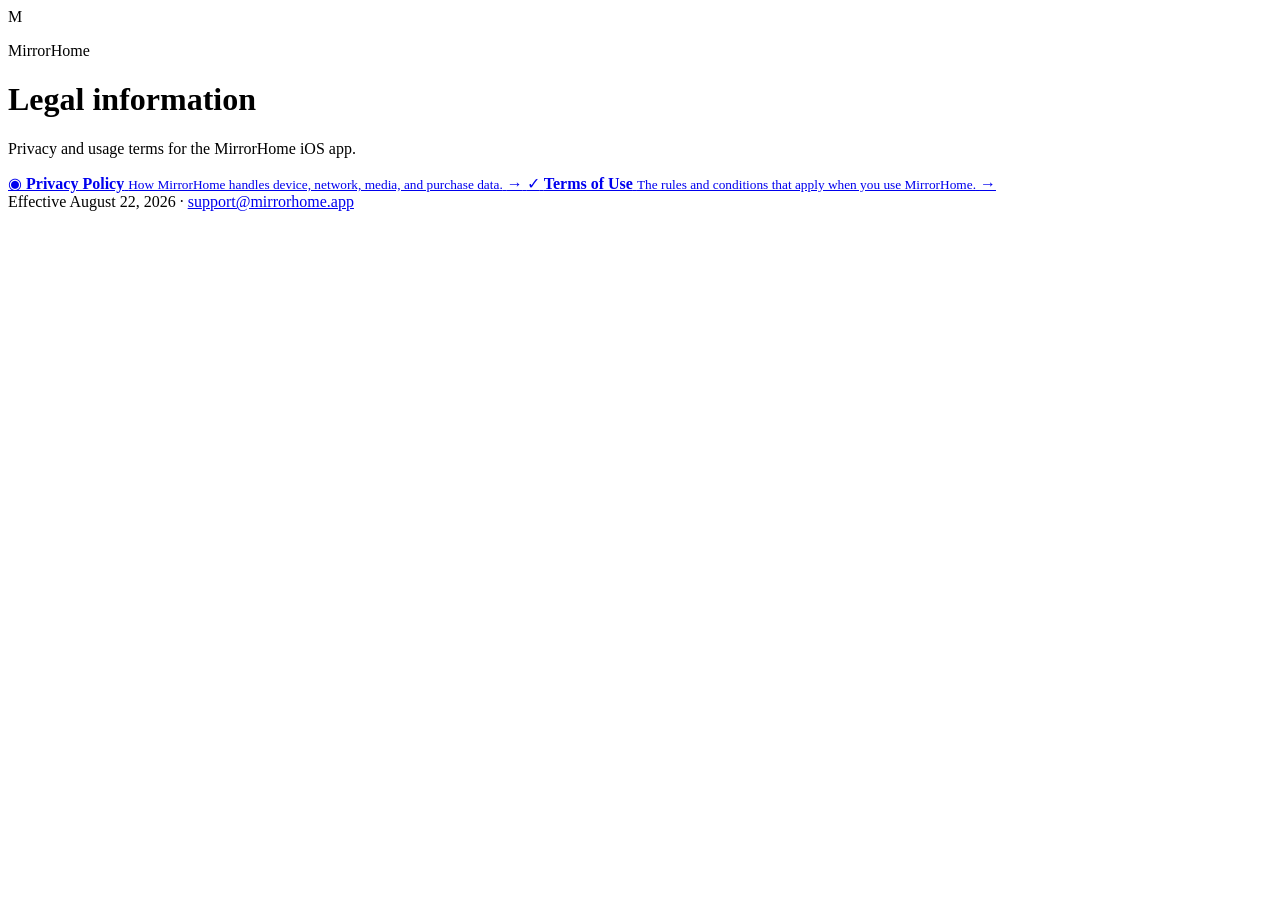
==== index.html @ bf072c58 "Add index.html" ====
<!doctype html>
<html lang="en"><head>
  <meta charset="utf-8">
  <meta name="viewport" content="width=device-width, initial-scale=1">
  <meta name="description" content="MirrorHome legal information, privacy policy, and terms of use.">
  <title>MirrorHome Legal</title>
  <link rel="stylesheet" href="styles.css">
</head>
<body>
  <main class="shell">
    <header class="hero">
      <div class="app-mark" aria-hidden="true">M</div>
      <div>
        <p class="eyebrow">MirrorHome</p>
        <h1>Legal information</h1>
        <p class="lede">Privacy and usage terms for the MirrorHome iOS app.</p>
      </div>
    </header>

    <nav class="card-grid" aria-label="Legal documents">
      <a class="card" href="privacy.html">
        <span class="icon" aria-hidden="true">◉</span>
        <span>
          <strong>Privacy Policy</strong>
          <small>How MirrorHome handles device, network, media, and purchase data.</small>
        </span>
        <span class="arrow" aria-hidden="true">→</span>
      </a>
      <a class="card" href="terms.html">
        <span class="icon" aria-hidden="true">✓</span>
        <span>
          <strong>Terms of Use</strong>
          <small>The rules and conditions that apply when you use MirrorHome.</small>
        </span>
        <span class="arrow" aria-hidden="true">→</span>
      </a>
    </nav>

    <footer>Effective August 22, 2026 · <a href="mailto:support@mirrorhome.app">support@mirrorhome.app</a></footer>
  </main>



</body><div id="codex-agent-overlay-root" data-codex-agent-overlay-root="true"></div></html>
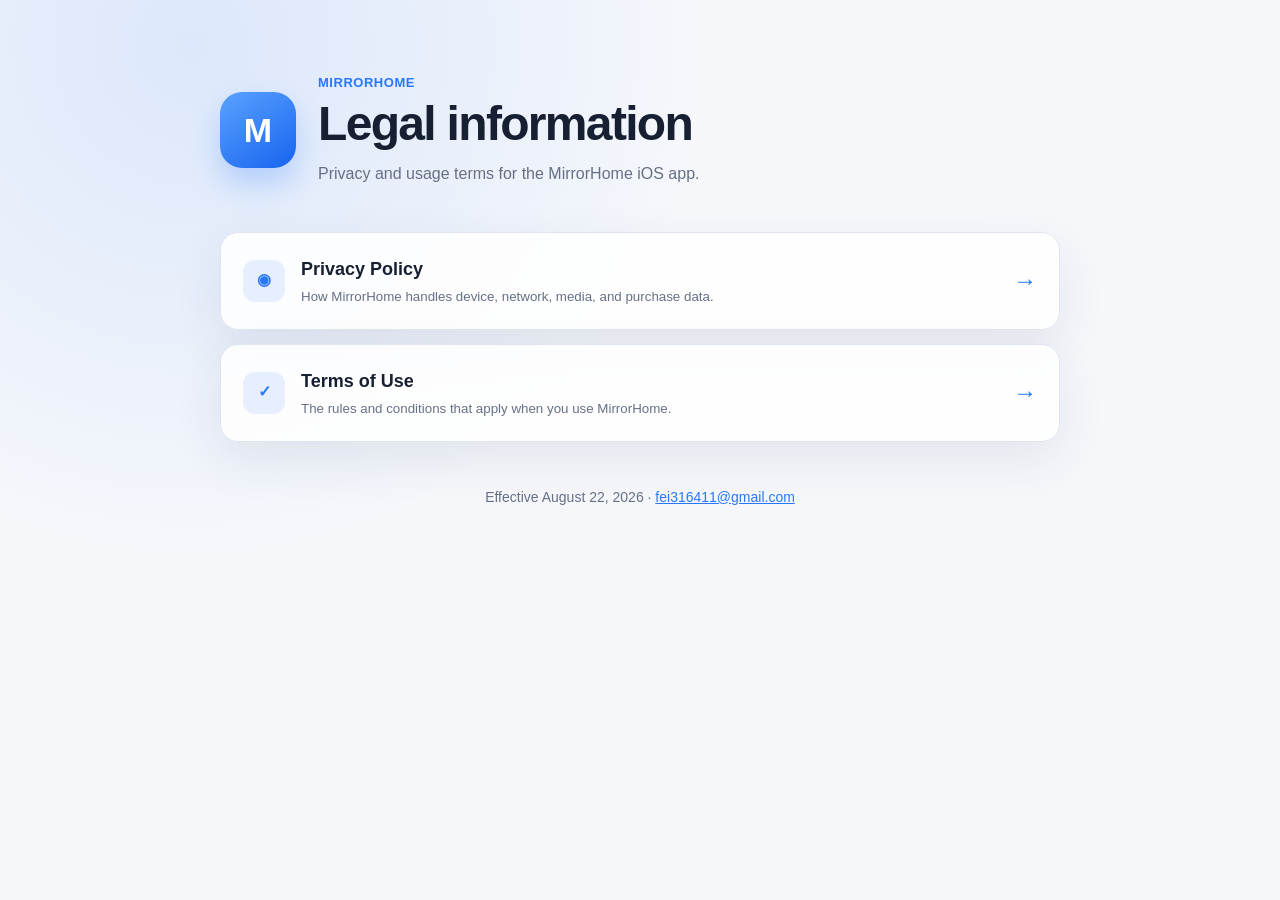
==== commit 19e1e30e: "Update index.html" ====
--- a/index.html
+++ b/index.html
@@ -36,7 +36,7 @@
       </a>
     </nav>
 
-    <footer>Effective August 22, 2026 · <a href="mailto:support@mirrorhome.app">support@mirrorhome.app</a></footer>
+    <footer>Effective August 22, 2026 · <a href="mailto:support@mirrorhome.app">fei316411@gmail.com</a></footer>
   </main>
 
 
--- a/styles.css
+++ b/styles.css
@@ -0,0 +1,61 @@
+:root { color-scheme: light dark; --bg: #f5f7fb; --surface: rgba(255, 255, 255, 0.88); --text: #172033; --muted: #667085; --line: #dfe5ef; --accent: #2878ff; --shadow: 0 18px 50px rgba(41, 56, 84, 0.09); }
+
+* { box-sizing: border-box; }
+
+body { margin: 0px; min-height: 100vh; font: 16px / 1.65 -apple-system, BlinkMacSystemFont, "Segoe UI", sans-serif; color: var(--text); background: radial-gradient(circle at 15% 5%, rgba(40, 120, 255, 0.12), transparent 32rem),
+    var(--bg); }
+
+a { color: var(--accent); }
+
+.shell { width: min(840px, 100% - 32px); margin: 0px auto; padding: 72px 0px 36px; }
+
+.hero { display: flex; align-items: center; gap: 22px; margin-bottom: 44px; }
+
+.app-mark { display: grid; place-items: center; flex: 0 0 76px; height: 76px; border-radius: 22px; color: white; font-size: 34px; font-weight: 750; background: linear-gradient(145deg, rgb(90, 162, 255), rgb(23, 100, 239)); box-shadow: rgba(40, 120, 255, 0.25) 0px 16px 30px; }
+
+.eyebrow { margin: 0px 0px 4px; color: var(--accent); font-weight: 700; letter-spacing: 0.04em; text-transform: uppercase; font-size: 13px; }
+
+h1 { margin: 0px; font-size: clamp(32px, 7vw, 48px); line-height: 1.12; letter-spacing: -0.035em; }
+
+.lede, .effective { margin: 10px 0px 0px; color: var(--muted); }
+
+.card-grid { display: grid; gap: 14px; }
+
+.card { display: grid; grid-template-columns: 42px 1fr auto; align-items: center; gap: 16px; padding: 22px; color: inherit; text-decoration: none; border: 1px solid var(--line); border-radius: 18px; background: var(--surface); box-shadow: var(--shadow); transition: transform 0.18s, border-color 0.18s; }
+
+.card:hover { transform: translateY(-2px); border-color: var(--accent); }
+
+.card strong, .card small { display: block; }
+
+.card strong { font-size: 18px; }
+
+.card small { margin-top: 3px; color: var(--muted); line-height: 1.45; }
+
+.icon { display: grid; place-items: center; width: 42px; height: 42px; border-radius: 12px; color: var(--accent); background: rgba(40, 120, 255, 0.1); font-weight: 800; }
+
+.arrow { font-size: 24px; color: var(--accent); }
+
+.document { max-width: 760px; }
+
+.back { display: inline-block; margin-bottom: 42px; text-decoration: none; font-weight: 650; }
+
+.document header { margin-bottom: 42px; }
+
+.document section { margin: 0px 0px 28px; padding-bottom: 28px; border-bottom: 1px solid var(--line); }
+
+.document h2 { margin: 0px 0px 8px; font-size: 21px; letter-spacing: -0.015em; }
+
+.document p { margin: 0px; }
+
+footer { margin-top: 44px; color: var(--muted); font-size: 14px; text-align: center; }
+
+@media (max-width: 560px) {
+  .shell { padding-top: 42px; }
+  .hero { align-items: flex-start; }
+  .app-mark { flex-basis: 58px; height: 58px; border-radius: 17px; font-size: 27px; }
+  .card { padding: 18px; }
+}
+
+@media (prefers-color-scheme: dark) {
+  :root { --bg: #0e1420; --surface: rgba(23, 32, 51, .86); --text: #f2f5fb; --muted: #a8b2c5; --line: #2c374b; --accent: #70a7ff; --shadow: 0 18px 50px rgba(0, 0, 0, .2); }
+}
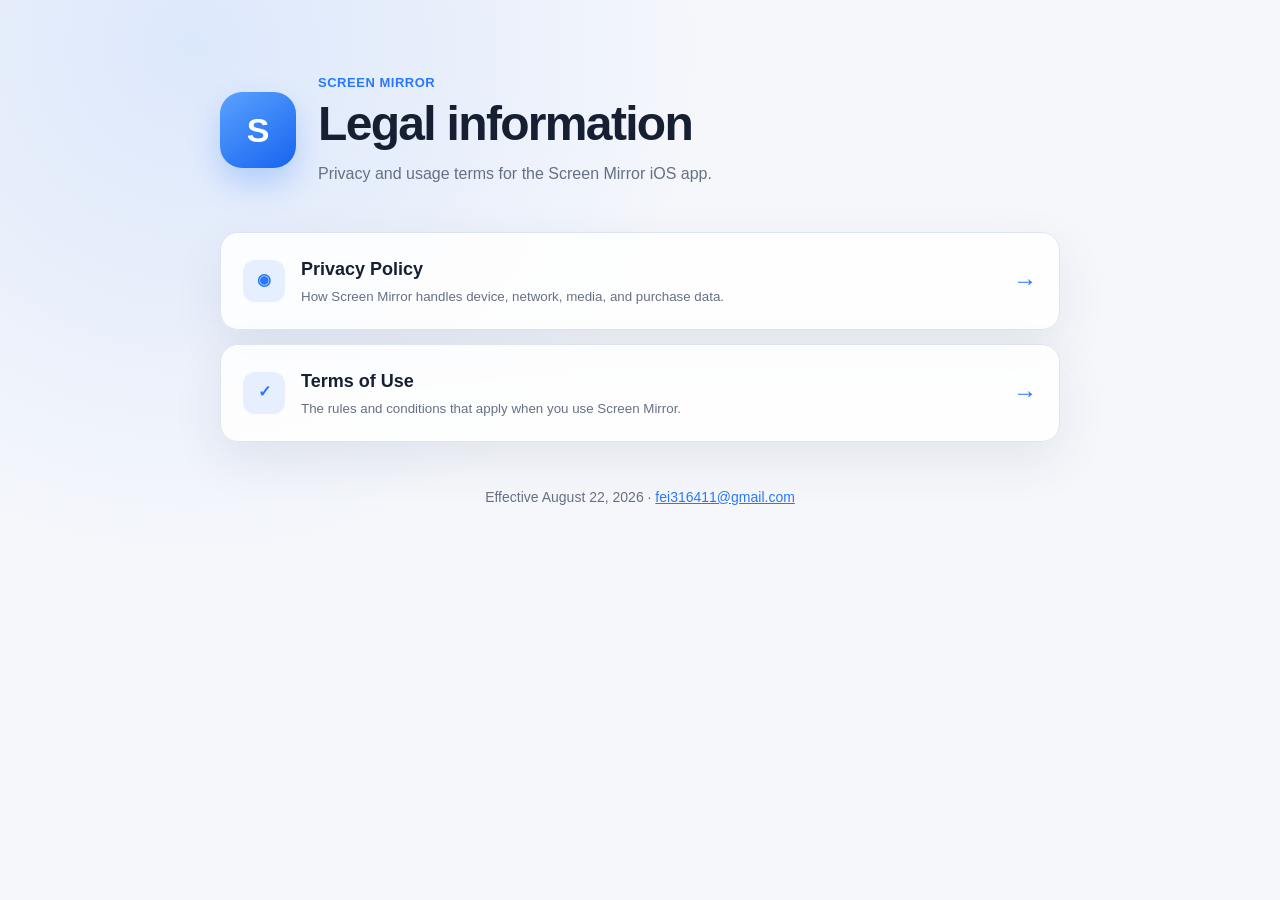
==== commit b1f3606e: "docs: update legal documentation, privacy policy, and terms to Screen Mirror" ====
--- a/index.html
+++ b/index.html
@@ -1,19 +1,20 @@
 <!doctype html>
-<html lang="en"><head>
+<html lang="en">
+<head>
   <meta charset="utf-8">
   <meta name="viewport" content="width=device-width, initial-scale=1">
-  <meta name="description" content="MirrorHome legal information, privacy policy, and terms of use.">
-  <title>MirrorHome Legal</title>
+  <meta name="description" content="Screen Mirror legal information, privacy policy, and terms of use.">
+  <title>Screen Mirror Legal</title>
   <link rel="stylesheet" href="styles.css">
 </head>
 <body>
   <main class="shell">
     <header class="hero">
-      <div class="app-mark" aria-hidden="true">M</div>
+      <div class="app-mark" aria-hidden="true">S</div>
       <div>
-        <p class="eyebrow">MirrorHome</p>
+        <p class="eyebrow">Screen Mirror</p>
         <h1>Legal information</h1>
-        <p class="lede">Privacy and usage terms for the MirrorHome iOS app.</p>
+        <p class="lede">Privacy and usage terms for the Screen Mirror iOS app.</p>
       </div>
     </header>
 
@@ -22,7 +23,7 @@
         <span class="icon" aria-hidden="true">◉</span>
         <span>
           <strong>Privacy Policy</strong>
-          <small>How MirrorHome handles device, network, media, and purchase data.</small>
+          <small>How Screen Mirror handles device, network, media, and purchase data.</small>
         </span>
         <span class="arrow" aria-hidden="true">→</span>
       </a>
@@ -30,15 +31,13 @@
         <span class="icon" aria-hidden="true">✓</span>
         <span>
           <strong>Terms of Use</strong>
-          <small>The rules and conditions that apply when you use MirrorHome.</small>
+          <small>The rules and conditions that apply when you use Screen Mirror.</small>
         </span>
         <span class="arrow" aria-hidden="true">→</span>
       </a>
     </nav>
 
-    <footer>Effective August 22, 2026 · <a href="mailto:support@mirrorhome.app">fei316411@gmail.com</a></footer>
+    <footer>Effective August 22, 2026 · <a href="mailto:fei316411@gmail.com">fei316411@gmail.com</a></footer>
   </main>
-
-
-
-</body><div id="codex-agent-overlay-root" data-codex-agent-overlay-root="true"></div></html>
+</body>
+</html>
--- a/styles.css
+++ b/styles.css
@@ -1,52 +1,80 @@
-:root { color-scheme: light dark; --bg: #f5f7fb; --surface: rgba(255, 255, 255, 0.88); --text: #172033; --muted: #667085; --line: #dfe5ef; --accent: #2878ff; --shadow: 0 18px 50px rgba(41, 56, 84, 0.09); }
+:root {
+  color-scheme: light dark;
+  --bg: #f5f7fb;
+  --surface: rgba(255, 255, 255, 0.88);
+  --text: #172033;
+  --muted: #667085;
+  --line: #dfe5ef;
+  --accent: #2878ff;
+  --shadow: 0 18px 50px rgba(41, 56, 84, 0.09);
+}
 
 * { box-sizing: border-box; }
 
-body { margin: 0px; min-height: 100vh; font: 16px / 1.65 -apple-system, BlinkMacSystemFont, "Segoe UI", sans-serif; color: var(--text); background: radial-gradient(circle at 15% 5%, rgba(40, 120, 255, 0.12), transparent 32rem),
-    var(--bg); }
+body {
+  margin: 0;
+  min-height: 100vh;
+  font: 16px/1.65 -apple-system, BlinkMacSystemFont, "Segoe UI", sans-serif;
+  color: var(--text);
+  background:
+    radial-gradient(circle at 15% 5%, rgba(40, 120, 255, 0.12), transparent 32rem),
+    var(--bg);
+}
 
 a { color: var(--accent); }
 
-.shell { width: min(840px, 100% - 32px); margin: 0px auto; padding: 72px 0px 36px; }
+.shell {
+  width: min(840px, calc(100% - 32px));
+  margin: 0 auto;
+  padding: 72px 0 36px;
+}
 
 .hero { display: flex; align-items: center; gap: 22px; margin-bottom: 44px; }
+.app-mark {
+  display: grid;
+  place-items: center;
+  flex: 0 0 76px;
+  height: 76px;
+  border-radius: 22px;
+  color: white;
+  font-size: 34px;
+  font-weight: 750;
+  background: linear-gradient(145deg, #5aa2ff, #1764ef);
+  box-shadow: 0 16px 30px rgba(40, 120, 255, 0.25);
+}
 
-.app-mark { display: grid; place-items: center; flex: 0 0 76px; height: 76px; border-radius: 22px; color: white; font-size: 34px; font-weight: 750; background: linear-gradient(145deg, rgb(90, 162, 255), rgb(23, 100, 239)); box-shadow: rgba(40, 120, 255, 0.25) 0px 16px 30px; }
-
-.eyebrow { margin: 0px 0px 4px; color: var(--accent); font-weight: 700; letter-spacing: 0.04em; text-transform: uppercase; font-size: 13px; }
-
-h1 { margin: 0px; font-size: clamp(32px, 7vw, 48px); line-height: 1.12; letter-spacing: -0.035em; }
-
-.lede, .effective { margin: 10px 0px 0px; color: var(--muted); }
+.eyebrow { margin: 0 0 4px; color: var(--accent); font-weight: 700; letter-spacing: .04em; text-transform: uppercase; font-size: 13px; }
+h1 { margin: 0; font-size: clamp(32px, 7vw, 48px); line-height: 1.12; letter-spacing: -.035em; }
+.lede, .effective { margin: 10px 0 0; color: var(--muted); }
 
 .card-grid { display: grid; gap: 14px; }
-
-.card { display: grid; grid-template-columns: 42px 1fr auto; align-items: center; gap: 16px; padding: 22px; color: inherit; text-decoration: none; border: 1px solid var(--line); border-radius: 18px; background: var(--surface); box-shadow: var(--shadow); transition: transform 0.18s, border-color 0.18s; }
-
+.card {
+  display: grid;
+  grid-template-columns: 42px 1fr auto;
+  align-items: center;
+  gap: 16px;
+  padding: 22px;
+  color: inherit;
+  text-decoration: none;
+  border: 1px solid var(--line);
+  border-radius: 18px;
+  background: var(--surface);
+  box-shadow: var(--shadow);
+  transition: transform .18s ease, border-color .18s ease;
+}
 .card:hover { transform: translateY(-2px); border-color: var(--accent); }
-
 .card strong, .card small { display: block; }
-
 .card strong { font-size: 18px; }
-
 .card small { margin-top: 3px; color: var(--muted); line-height: 1.45; }
-
-.icon { display: grid; place-items: center; width: 42px; height: 42px; border-radius: 12px; color: var(--accent); background: rgba(40, 120, 255, 0.1); font-weight: 800; }
-
+.icon { display: grid; place-items: center; width: 42px; height: 42px; border-radius: 12px; color: var(--accent); background: rgba(40, 120, 255, .1); font-weight: 800; }
 .arrow { font-size: 24px; color: var(--accent); }
 
 .document { max-width: 760px; }
-
 .back { display: inline-block; margin-bottom: 42px; text-decoration: none; font-weight: 650; }
-
 .document header { margin-bottom: 42px; }
-
-.document section { margin: 0px 0px 28px; padding-bottom: 28px; border-bottom: 1px solid var(--line); }
-
-.document h2 { margin: 0px 0px 8px; font-size: 21px; letter-spacing: -0.015em; }
-
-.document p { margin: 0px; }
-
+.document section { margin: 0 0 28px; padding-bottom: 28px; border-bottom: 1px solid var(--line); }
+.document h2 { margin: 0 0 8px; font-size: 21px; letter-spacing: -.015em; }
+.document p { margin: 0; }
 footer { margin-top: 44px; color: var(--muted); font-size: 14px; text-align: center; }
 
 @media (max-width: 560px) {
@@ -57,5 +85,14 @@
 }
 
 @media (prefers-color-scheme: dark) {
-  :root { --bg: #0e1420; --surface: rgba(23, 32, 51, .86); --text: #f2f5fb; --muted: #a8b2c5; --line: #2c374b; --accent: #70a7ff; --shadow: 0 18px 50px rgba(0, 0, 0, .2); }
+  :root {
+    --bg: #0e1420;
+    --surface: rgba(23, 32, 51, .86);
+    --text: #f2f5fb;
+    --muted: #a8b2c5;
+    --line: #2c374b;
+    --accent: #70a7ff;
+    --shadow: 0 18px 50px rgba(0, 0, 0, .2);
+  }
 }
+
